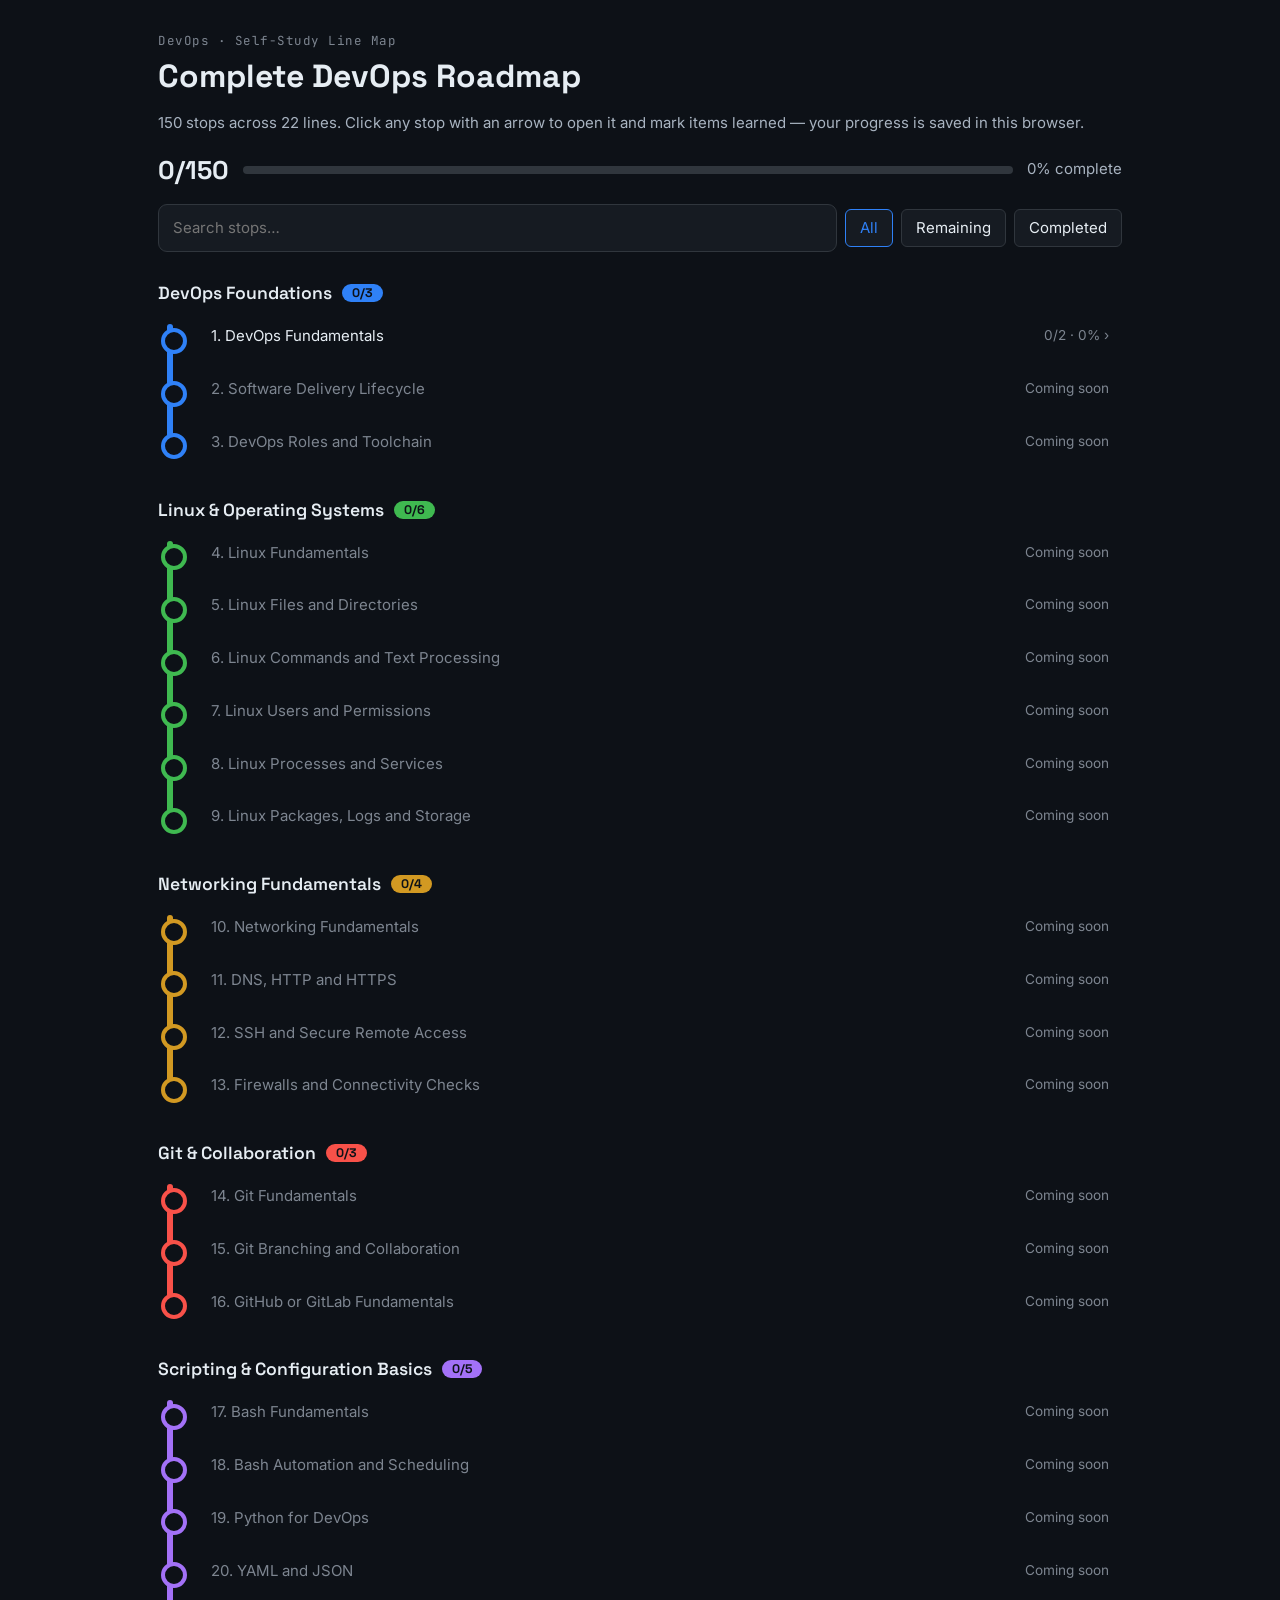
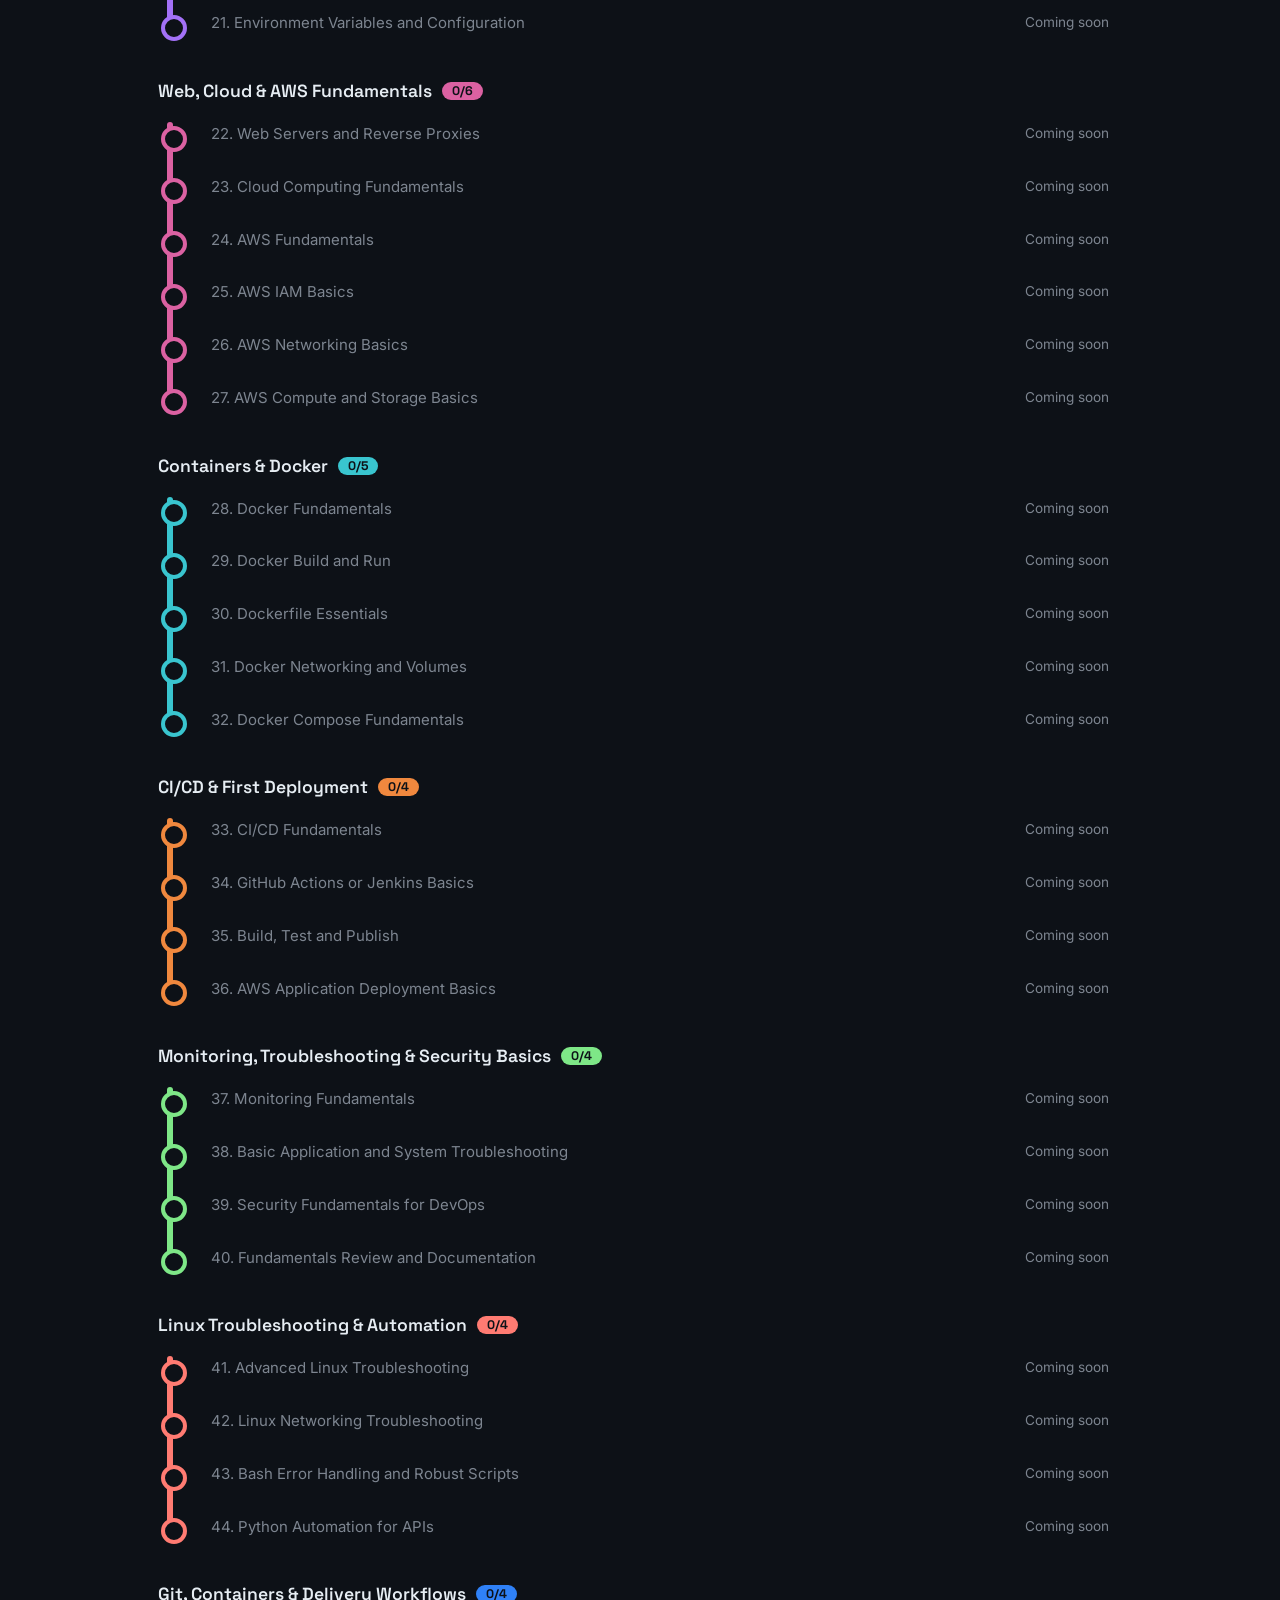
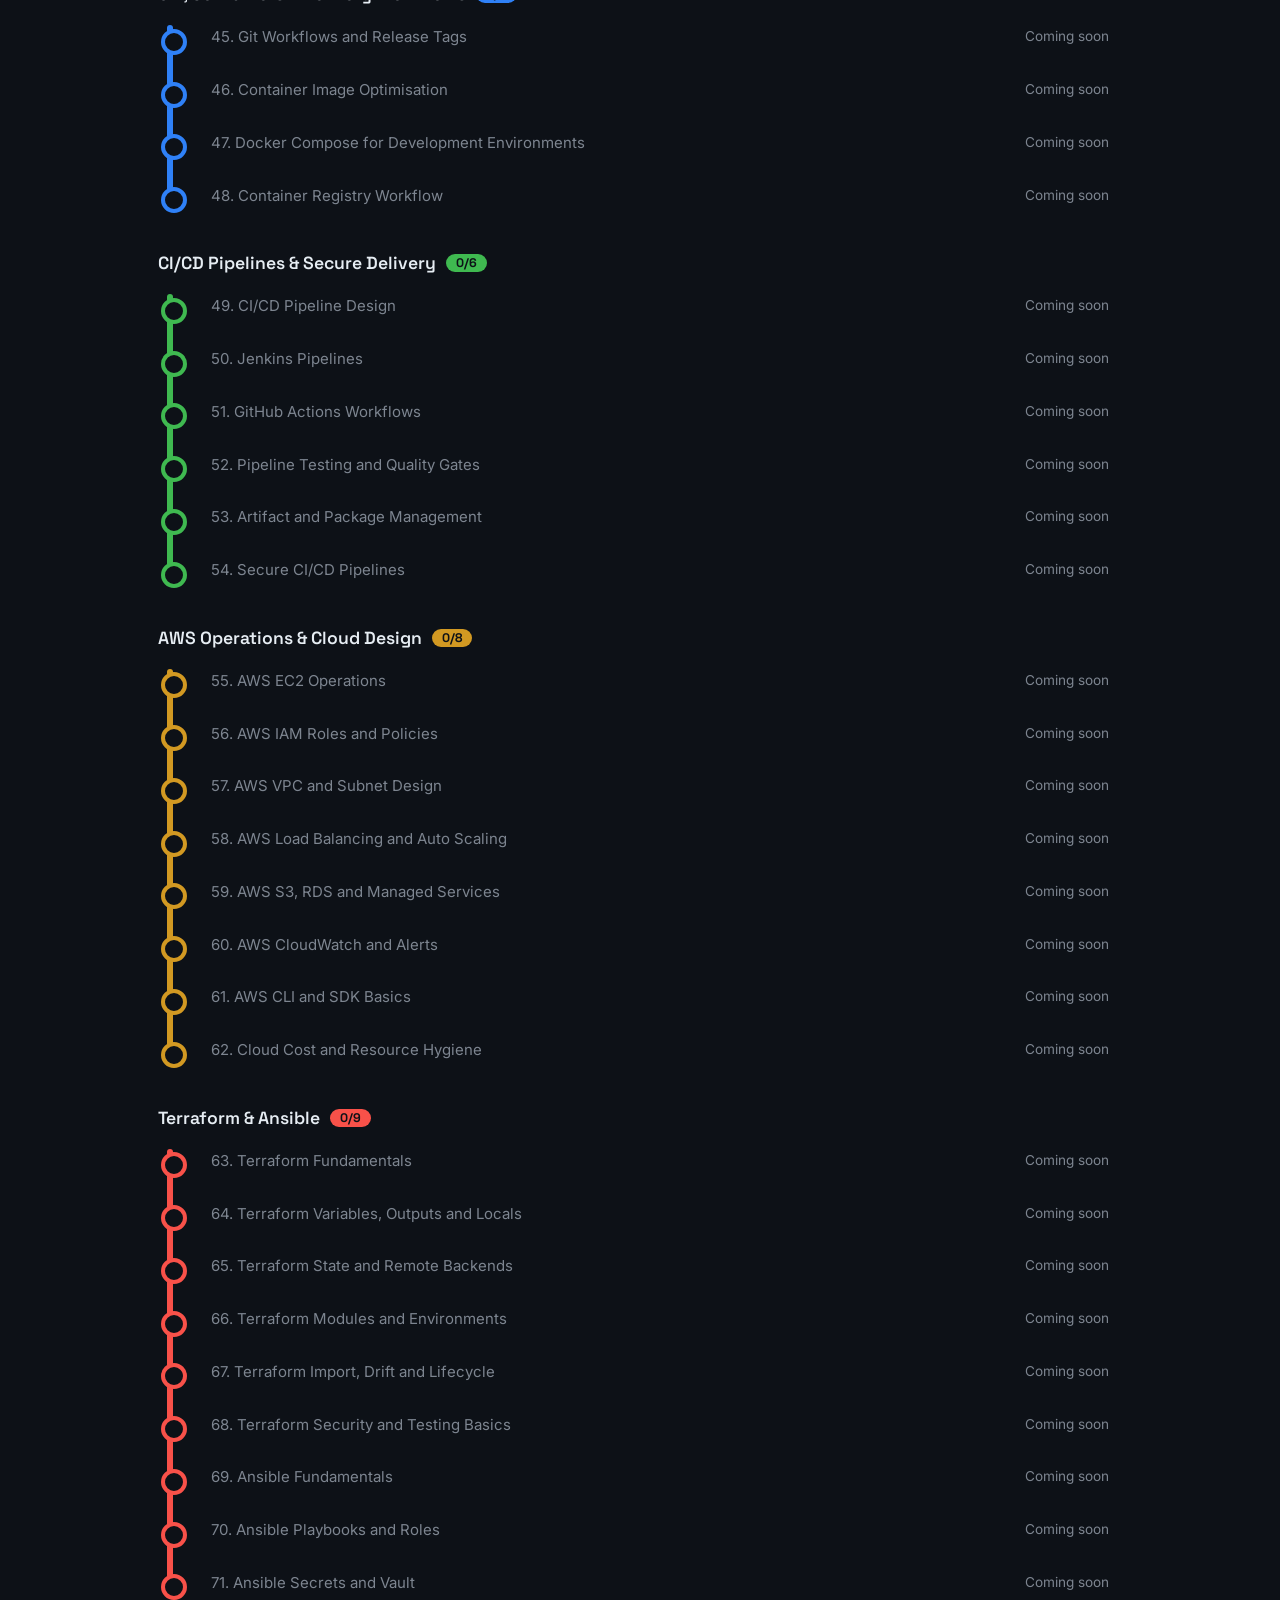
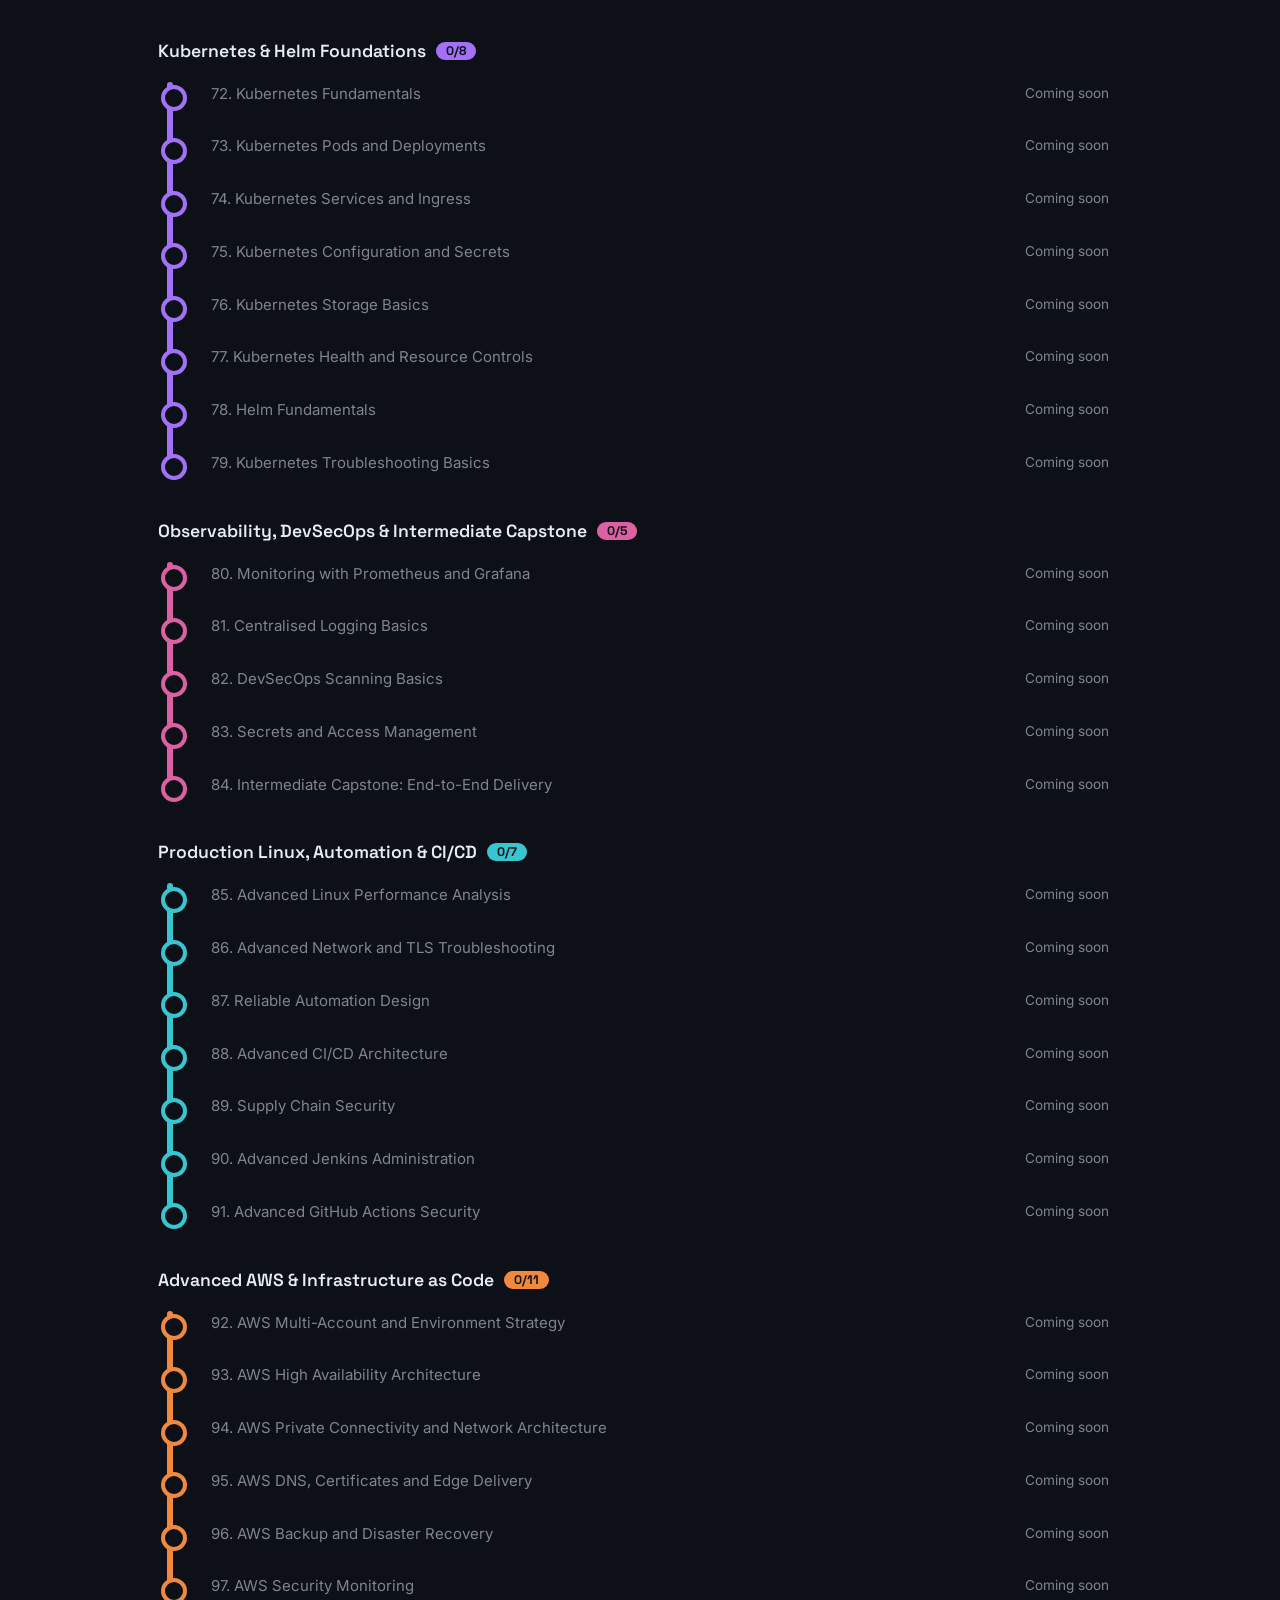
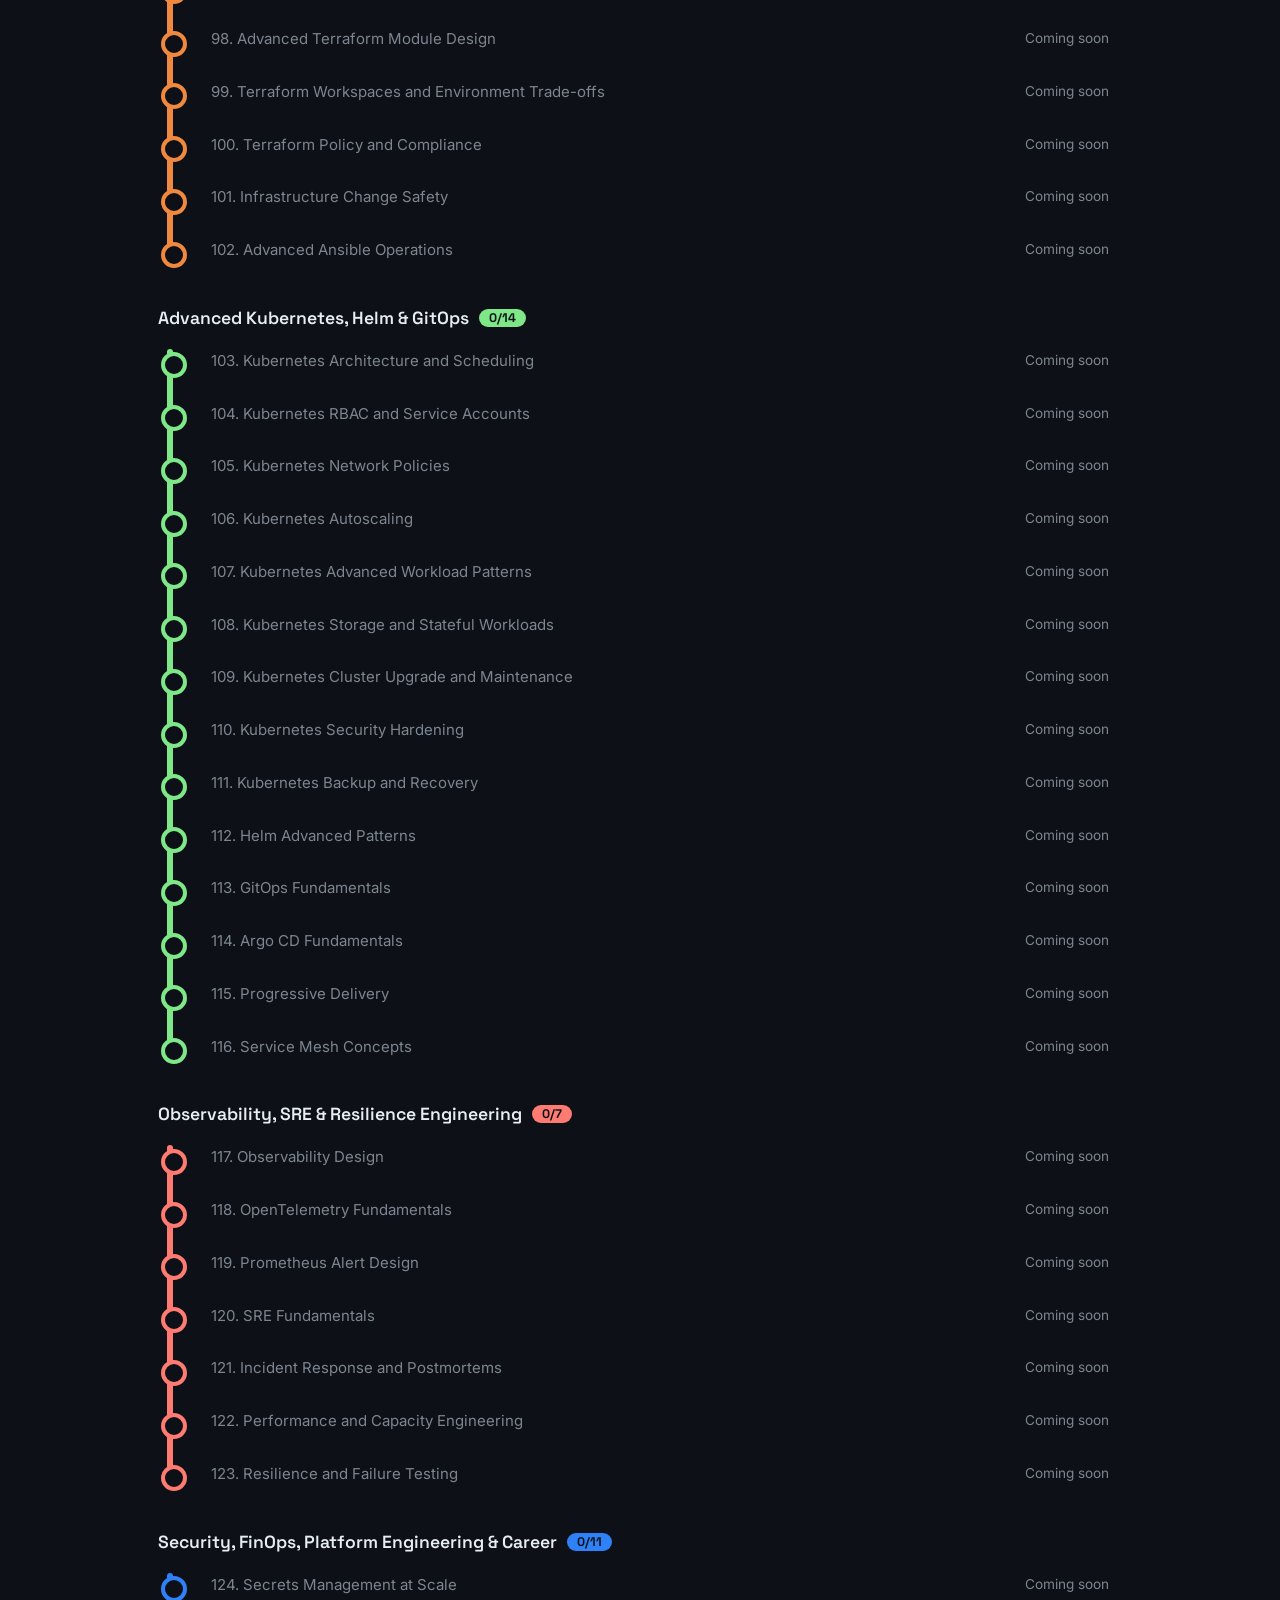
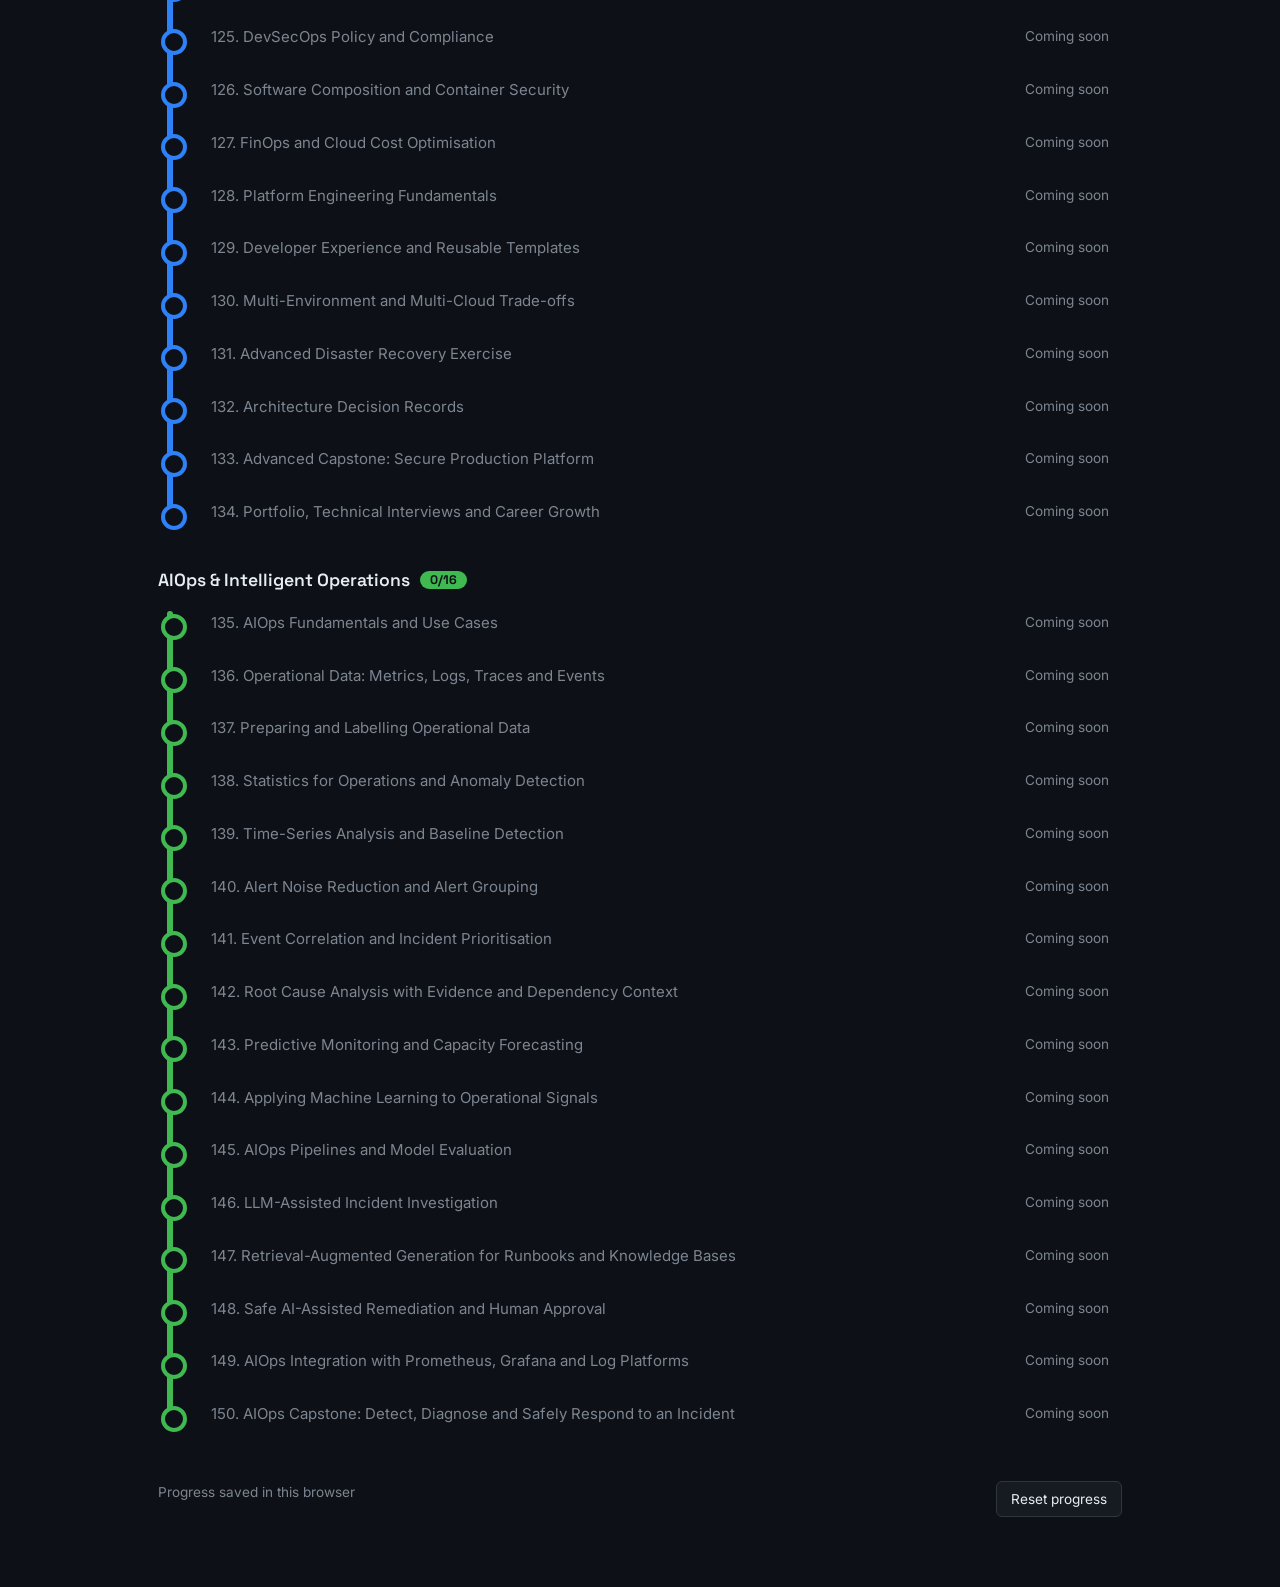
==== index.html @ d0e3f4d6 "Intial design of devops" ====
<!DOCTYPE html>
<html lang="en"><head><meta charset="utf-8"><meta name="viewport" content="width=device-width,initial-scale=1">
<title>DevOps Roadmap</title><link href="https://fonts.googleapis.com/css2?family=Space+Grotesk:wght@500;600;700&family=Inter:wght@400;500;600&family=JetBrains+Mono:wght@400;500;600&display=swap" rel="stylesheet"><link rel="stylesheet" href="assets/style.css"></head>
<body><div class="wrap">
<div class="hero">
  <small>DevOps · Self-Study Line Map</small>
  <h1>Complete DevOps Roadmap</h1>
  <p class="muted" id="intro"></p>
</div>
<div class="score"><b id="score">0/0</b><div class="bar"><i id="scorebar"></i></div><span id="scorepct" class="muted">0% complete</span></div>
<div class="tools">
  <input id="search" type="search" placeholder="Search stops…" aria-label="Search stops">
  <button data-f="all" class="on">All</button><button data-f="remaining">Remaining</button><button data-f="completed">Completed</button>
</div>
<div id="map"></div>
<div class="foot"><span>Progress saved in this browser</span><button id="reset">Reset progress</button></div>
</div>
<script src="assets/common.js"></script>
<script>
const COLORS=["#2f81f7","#3fb950","#d29922","#f85149","#a371f7","#db61a2","#39c5cf","#f0883e","#7ee787","#ff7b72"];
let road,data={},filter="all",term="";
function render(){
  let total=0,doneStops=0,html="";
  road.categories.forEach((c,ci)=>{
    const stops=c.topics.map(t=>{
      const d=data[t.id],n=d?d.items.length:0,k=d?Object.keys(deReadStore(deTopicItemsKey(t.order))).length:0;
      return {t,d,n,k,done:n>0&&k===n};
    });
    total+=stops.length;doneStops+=stops.filter(s=>s.done).length;
    const shown=stops.filter(s=>
      (filter==="all"||(filter==="completed"?s.done:!s.done))&&s.t.title.toLowerCase().includes(term));
    if(!shown.length)return;
    html+=`<section class="line" style="--c:${COLORS[ci%COLORS.length]}"><h2>${esc(c.name)}<span class="badge">${stops.filter(s=>s.done).length}/${stops.length}</span></h2><ul class="stops">`+
      shown.map(s=>{
        const inner=`<span>${s.t.order}. ${esc(s.t.title)}</span><span class="meta">${s.d?`${s.k}/${s.n} · ${pct(s.k,s.n)}% ›`:"Coming soon"}</span>`;
        return `<li class="stop ${s.done?"done":""} ${s.d?"":"soon"}">`+(s.d?`<a class="row2" href="${s.t.page}">${inner}</a>`:`<div class="row2">${inner}</div>`)+`</li>`;
      }).join("")+`</ul></section>`;
  });
  document.getElementById("map").innerHTML=html||`<p class="empty">No stops match that search.</p>`;
  document.getElementById("score").textContent=`${doneStops}/${total}`;
  document.getElementById("scorebar").style.width=pct(doneStops,total)+"%";
  document.getElementById("scorepct").textContent=pct(doneStops,total)+"% complete";
  document.getElementById("intro").textContent=`${total} stops across ${road.categories.length} lines. Click any stop with an arrow to open it and mark items learned — your progress is saved in this browser.`;
}
(async()=>{
  road=await getJSON("assets/roadmap.json");
  await Promise.all(road.categories.flatMap(c=>c.topics).map(t=>getJSON(t.content).then(d=>data[t.id]=d).catch(()=>{})));
  render();
  document.getElementById("search").oninput=e=>{term=e.target.value.trim().toLowerCase();render()};
  document.querySelectorAll("[data-f]").forEach(b=>b.onclick=()=>{
    filter=b.dataset.f;
    document.querySelectorAll("[data-f]").forEach(x=>x.classList.toggle("on",x===b));render();});
  document.getElementById("reset").onclick=()=>{if(confirm("Reset all progress?")){try{Object.keys(localStorage).filter(k=>k.startsWith("devops_")).forEach(k=>localStorage.removeItem(k))}catch(e){}render()}};
})().catch(()=>document.getElementById("map").innerHTML=`<p class="empty">Could not load assets/roadmap.json. Open this through a web server or GitHub Pages, not by double-clicking the file.</p>`);
</script></body></html>
---- assets/style.css ----
:root{--bg:#0d1117;--surface:#161b22;--surface-2:#1c2330;--border:#30363d;--text:#e6edf3;--text-dim:#a8b3c0;--text-faint:#7d8590;--accent:#2f81f7;--ok:#3fb950;--ring-color:#2f81f7;--mono:'JetBrains Mono',ui-monospace,Consolas,monospace;--head:'Space Grotesk',system-ui,sans-serif}
*{box-sizing:border-box}
body{margin:0;background:var(--bg);color:var(--text);font:15px/1.65 Inter,system-ui,-apple-system,"Segoe UI",sans-serif}
a{color:var(--accent);text-decoration:none}
a:focus-visible,button:focus-visible,input:focus-visible{outline:2px solid var(--accent);outline-offset:2px}
.wrap{max-width:1000px;margin:0 auto;padding:28px 18px 70px}.wrap.narrow{max-width:820px}
.back{font:600 12px var(--mono);letter-spacing:.06em;color:var(--text-faint)}.back:hover{color:var(--text)}
.crumb{font:12px var(--mono);color:var(--text-faint);margin:14px 0 6px}.crumb b{color:var(--text-dim)}
h1{font:700 2rem var(--head);margin:.1em 0 .25em}
h3{font:600 1.1rem var(--head);margin:1.8em 0 .5em}
.sub{color:var(--text-dim);max-width:560px;margin:0}.muted{color:var(--text-dim)}
.ring-wrap{display:flex;align-items:center;gap:12px}.ring{transform:rotate(-90deg)}
.ring-track{fill:none;stroke:var(--border);stroke-width:5}
.ring-fill{fill:none;stroke:var(--ring-color);stroke-width:5;stroke-linecap:round;transition:stroke-dashoffset .4s}
.ring-num{font:700 20px var(--head)}.ring-label{font:10px var(--mono);letter-spacing:.1em;color:var(--text-faint)}
.search,.tools input{width:100%;font:inherit;padding:11px 14px;border-radius:9px;border:1px solid var(--border);background:var(--surface);color:var(--text)}
.note{display:flex;gap:10px;padding:11px 14px;border-radius:9px;border:1px solid var(--border);background:var(--surface-2);margin-top:12px;font-size:14px}
.note-info{border-left:3px solid var(--accent)}.note-practice{border-left:3px solid #e3b341}.note-warning{border-left:3px solid #f85149}
.cmdbox{margin-top:14px;margin-bottom:18px;border:1px solid var(--border);border-radius:10px;overflow:hidden}
.cmdbox-head{display:flex;justify-content:space-between;align-items:center;padding:7px 12px;background:var(--surface-2)}
.cmdbox-label{font:11px var(--mono);letter-spacing:.08em;text-transform:uppercase;color:var(--text-faint)}
.cmdbox pre{margin:0;padding:12px 14px;overflow-x:auto;font:13px var(--mono);background:#0a0e13}
.copy-btn,button,.btn{font:inherit;cursor:pointer;padding:6px 14px;border-radius:6px;border:1px solid var(--border);background:var(--surface);color:var(--text)}
.copy-btn{font-size:12px;padding:3px 10px}
button.primary{background:#238636;border-color:#2ea043;color:#fff;padding:9px 18px}
button.primary.is-done{background:var(--surface);border-color:var(--ok);color:var(--ok)}
.btn{display:inline-block;color:var(--text)}.btn[hidden]{display:none}
.footer{margin-top:40px;text-align:center}.footer-note{font:11px var(--mono);color:var(--text-faint);letter-spacing:.05em}
.item-arrow{opacity:0;margin-left:6px;transition:opacity .15s}.item:hover .item-arrow{opacity:1}
/* item page content */
.item-page h2{font:600 1.15rem var(--head);margin:2em 0 .6em;padding-bottom:.35em;border-bottom:1px solid var(--border)}
.panel{background:var(--surface);border:1px solid var(--border);border-radius:12px;padding:6px 20px 18px}
.definition-box{border-left:3px solid var(--accent);background:var(--surface-2);padding:12px 16px;border-radius:0 9px 9px 0;margin:14px 0}
.diagram,.code-block{margin:14px 0;border:1px solid var(--border);border-radius:9px;background:#0a0e13;overflow-x:auto}
.diagram pre,.code-block pre{margin:0;padding:14px 16px;font:13px/1.55 var(--mono)}
.diagram{border-style:dashed}
code{font:.9em var(--mono);background:var(--surface-2);padding:1px 5px;border-radius:4px}
pre code{background:none;padding:0}
table{border-collapse:collapse;display:block;overflow-x:auto;margin:14px 0;max-width:100%}
th,td{border:1px solid var(--border);padding:8px 12px;text-align:left;vertical-align:top}th{background:var(--surface-2)}
.practice-note{margin:16px 0 6px}
.qa{padding:12px 0;border-bottom:1px solid var(--border)}.qa:last-child{border:0}
.qa .q{font-weight:600}.qa .a{color:var(--text-dim);margin-top:4px}
.nav{display:flex;gap:10px;flex-wrap:wrap;margin-top:32px;align-items:center}
/* line map (index) */
.hero small{color:var(--text-faint);letter-spacing:.04em;font-family:var(--mono)}
.score{display:flex;align-items:center;gap:14px;margin:18px 0}.score b{font:700 1.6rem var(--head)}.score .bar{flex:1}
.bar{height:8px;background:var(--border);border-radius:4px;overflow:hidden}.bar>i{display:block;height:100%;background:var(--ok);width:0;transition:width .4s}
.tools{display:flex;gap:8px;flex-wrap:wrap;align-items:center;margin:14px 0}.tools input{flex:1;min-width:180px}.tools button.on{border-color:var(--accent);color:var(--accent)}
.line{margin:30px 0}.line h2{margin:0 0 6px;display:flex;align-items:center;gap:10px;font:600 1.1rem var(--head)}
.line .badge{background:var(--c);color:#0d1117;border-radius:12px;padding:1px 10px;font-size:.78rem;font-weight:700}
.stops{position:relative;list-style:none;margin:0;padding:0}
.stops::before{content:"";position:absolute;left:9px;top:14px;bottom:14px;width:6px;background:var(--c);border-radius:3px}
.stop{position:relative;padding:5px 0 5px 40px}
.stop::before{content:"";position:absolute;left:3px;top:50%;margin-top:-9px;width:18px;height:18px;border-radius:50%;background:var(--bg);border:4px solid var(--c)}
.stop.done::before{background:var(--c)}
.row2{display:flex;justify-content:space-between;gap:12px;padding:8px 12px;border:1px solid transparent;border-radius:8px;color:var(--text)}
a.row2:hover{background:var(--surface);border-color:var(--border)}
.stop.soon .row2{color:var(--text-faint)}.meta{color:var(--text-faint);font-size:.85rem;white-space:nowrap}
.empty{color:var(--text-faint);padding:24px 0}
.foot{display:flex;justify-content:space-between;gap:12px;flex-wrap:wrap;margin-top:40px;color:var(--text-faint);font-size:.85rem}
:root{--bg:#0d1117;--surface:#161b22;--surface-2:#1c2330;--border:#30363d;--text:#e6edf3;--text-dim:#a8b3c0;--text-faint:#7d8590;--accent:#2f81f7;--ok:#3fb950;--ring-color:#2f81f7;--mono:'JetBrains Mono',ui-monospace,Consolas,monospace;--head:'Space Grotesk',system-ui,sans-serif}
*{box-sizing:border-box}
body{margin:0;background:var(--bg);color:var(--text);font:15px/1.65 Inter,system-ui,-apple-system,"Segoe UI",sans-serif}
a{color:var(--accent);text-decoration:none}
a:focus-visible,button:focus-visible,input:focus-visible{outline:2px solid var(--accent);outline-offset:2px}
.wrap{max-width:1000px;margin:0 auto;padding:28px 18px 70px}.wrap.narrow{max-width:820px}
.back{font:600 12px var(--mono);letter-spacing:.06em;color:var(--text-faint)}.back:hover{color:var(--text)}
.crumb{font:12px var(--mono);color:var(--text-faint);margin:14px 0 6px}.crumb b{color:var(--text-dim)}
h1{font:700 2rem var(--head);margin:.1em 0 .25em}
h3{font:600 1.1rem var(--head);margin:1.8em 0 .5em}
.sub{color:var(--text-dim);max-width:560px;margin:0}.muted{color:var(--text-dim)}
.ring-wrap{display:flex;align-items:center;gap:12px}.ring{transform:rotate(-90deg)}
.ring-track{fill:none;stroke:var(--border);stroke-width:5}
.ring-fill{fill:none;stroke:var(--ring-color);stroke-width:5;stroke-linecap:round;transition:stroke-dashoffset .4s}
.ring-num{font:700 20px var(--head)}.ring-label{font:10px var(--mono);letter-spacing:.1em;color:var(--text-faint)}
.search,.tools input{width:100%;font:inherit;padding:11px 14px;border-radius:9px;border:1px solid var(--border);background:var(--surface);color:var(--text)}
.note{display:flex;gap:10px;padding:11px 14px;border-radius:9px;border:1px solid var(--border);background:var(--surface-2);margin-top:12px;font-size:14px}
.note-info{border-left:3px solid var(--accent)}.note-practice{border-left:3px solid #e3b341}.note-warning{border-left:3px solid #f85149}
.cmdbox{margin-top:14px;margin-bottom:18px;border:1px solid var(--border);border-radius:10px;overflow:hidden}
.cmdbox-head{display:flex;justify-content:space-between;align-items:center;padding:7px 12px;background:var(--surface-2)}
.cmdbox-label{font:11px var(--mono);letter-spacing:.08em;text-transform:uppercase;color:var(--text-faint)}
.cmdbox pre{margin:0;padding:12px 14px;overflow-x:auto;font:13px var(--mono);background:#0a0e13}
.copy-btn,button,.btn{font:inherit;cursor:pointer;padding:6px 14px;border-radius:6px;border:1px solid var(--border);background:var(--surface);color:var(--text)}
.copy-btn{font-size:12px;padding:3px 10px}
button.primary{background:#238636;border-color:#2ea043;color:#fff;padding:9px 18px}
button.primary.is-done{background:var(--surface);border-color:var(--ok);color:var(--ok)}
.btn{display:inline-block;color:var(--text)}.btn[hidden]{display:none}
.footer{margin-top:40px;text-align:center}.footer-note{font:11px var(--mono);color:var(--text-faint);letter-spacing:.05em}
.item-arrow{opacity:0;margin-left:6px;transition:opacity .15s}.item:hover .item-arrow{opacity:1}
/* item page content */
.item-page h2{font:600 1.15rem var(--head);margin:2em 0 .6em;padding-bottom:.35em;border-bottom:1px solid var(--border)}
.panel{background:var(--surface);border:1px solid var(--border);border-radius:12px;padding:6px 20px 18px}
.definition-box{border-left:3px solid var(--accent);background:var(--surface-2);padding:12px 16px;border-radius:0 9px 9px 0;margin:14px 0}
.diagram,.code-block{margin:14px 0;border:1px solid var(--border);border-radius:9px;background:#0a0e13;overflow-x:auto}
.diagram pre,.code-block pre{margin:0;padding:14px 16px;font:13px/1.55 var(--mono)}
.diagram{border-style:dashed}
code{font:.9em var(--mono);background:var(--surface-2);padding:1px 5px;border-radius:4px}
pre code{background:none;padding:0}
table{border-collapse:collapse;display:block;overflow-x:auto;margin:14px 0;max-width:100%}
th,td{border:1px solid var(--border);padding:8px 12px;text-align:left;vertical-align:top}th{background:var(--surface-2)}
.practice-note{margin:16px 0 6px}
.qa{padding:12px 0;border-bottom:1px solid var(--border)}.qa:last-child{border:0}
.qa .q{font-weight:600}.qa .a{color:var(--text-dim);margin-top:4px}
.nav{display:flex;gap:10px;flex-wrap:wrap;margin-top:32px;align-items:center}
/* line map (index) */
.hero small{color:var(--text-faint);letter-spacing:.04em;font-family:var(--mono)}
.score{display:flex;align-items:center;gap:14px;margin:18px 0}.score b{font:700 1.6rem var(--head)}.score .bar{flex:1}
.bar{height:8px;background:var(--border);border-radius:4px;overflow:hidden}.bar>i{display:block;height:100%;background:var(--ok);width:0;transition:width .4s}
.tools{display:flex;gap:8px;flex-wrap:wrap;align-items:center;margin:14px 0}.tools input{flex:1;min-width:180px}.tools button.on{border-color:var(--accent);color:var(--accent)}
.line{margin:30px 0}.line h2{margin:0 0 6px;display:flex;align-items:center;gap:10px;font:600 1.1rem var(--head)}
.line .badge{background:var(--c);color:#0d1117;border-radius:12px;padding:1px 10px;font-size:.78rem;font-weight:700}
.stops{position:relative;list-style:none;margin:0;padding:0}
.stops::before{content:"";position:absolute;left:9px;top:14px;bottom:14px;width:6px;background:var(--c);border-radius:3px}
.stop{position:relative;padding:5px 0 5px 40px}
.stop::before{content:"";position:absolute;left:3px;top:50%;margin-top:-9px;width:18px;height:18px;border-radius:50%;background:var(--bg);border:4px solid var(--c)}
.stop.done::before{background:var(--c)}
.row2{display:flex;justify-content:space-between;gap:12px;padding:8px 12px;border:1px solid transparent;border-radius:8px;color:var(--text)}
a.row2:hover{background:var(--surface);border-color:var(--border)}
.stop.soon .row2{color:var(--text-faint)}.meta{color:var(--text-faint);font-size:.85rem;white-space:nowrap}
.empty{color:var(--text-faint);padding:24px 0}
.foot{display:flex;justify-content:space-between;gap:12px;flex-wrap:wrap;margin-top:40px;color:var(--text-faint);font-size:.85rem}

/* item page extras */
.explanation ul,.explanation ol,.definition-box ol{margin:8px 0 14px;padding-left:22px}
.explanation li,.definition-box li{margin:5px 0}
.practice-note{font:600 12px var(--mono);letter-spacing:.06em;text-transform:uppercase;color:#7ee787;margin:26px 0 10px}
#practiceList>.practice-note:first-child{margin-top:0}
#practiceList .definition-box{margin:0 0 10px}
#practiceList .practice-list{margin-bottom:6px}
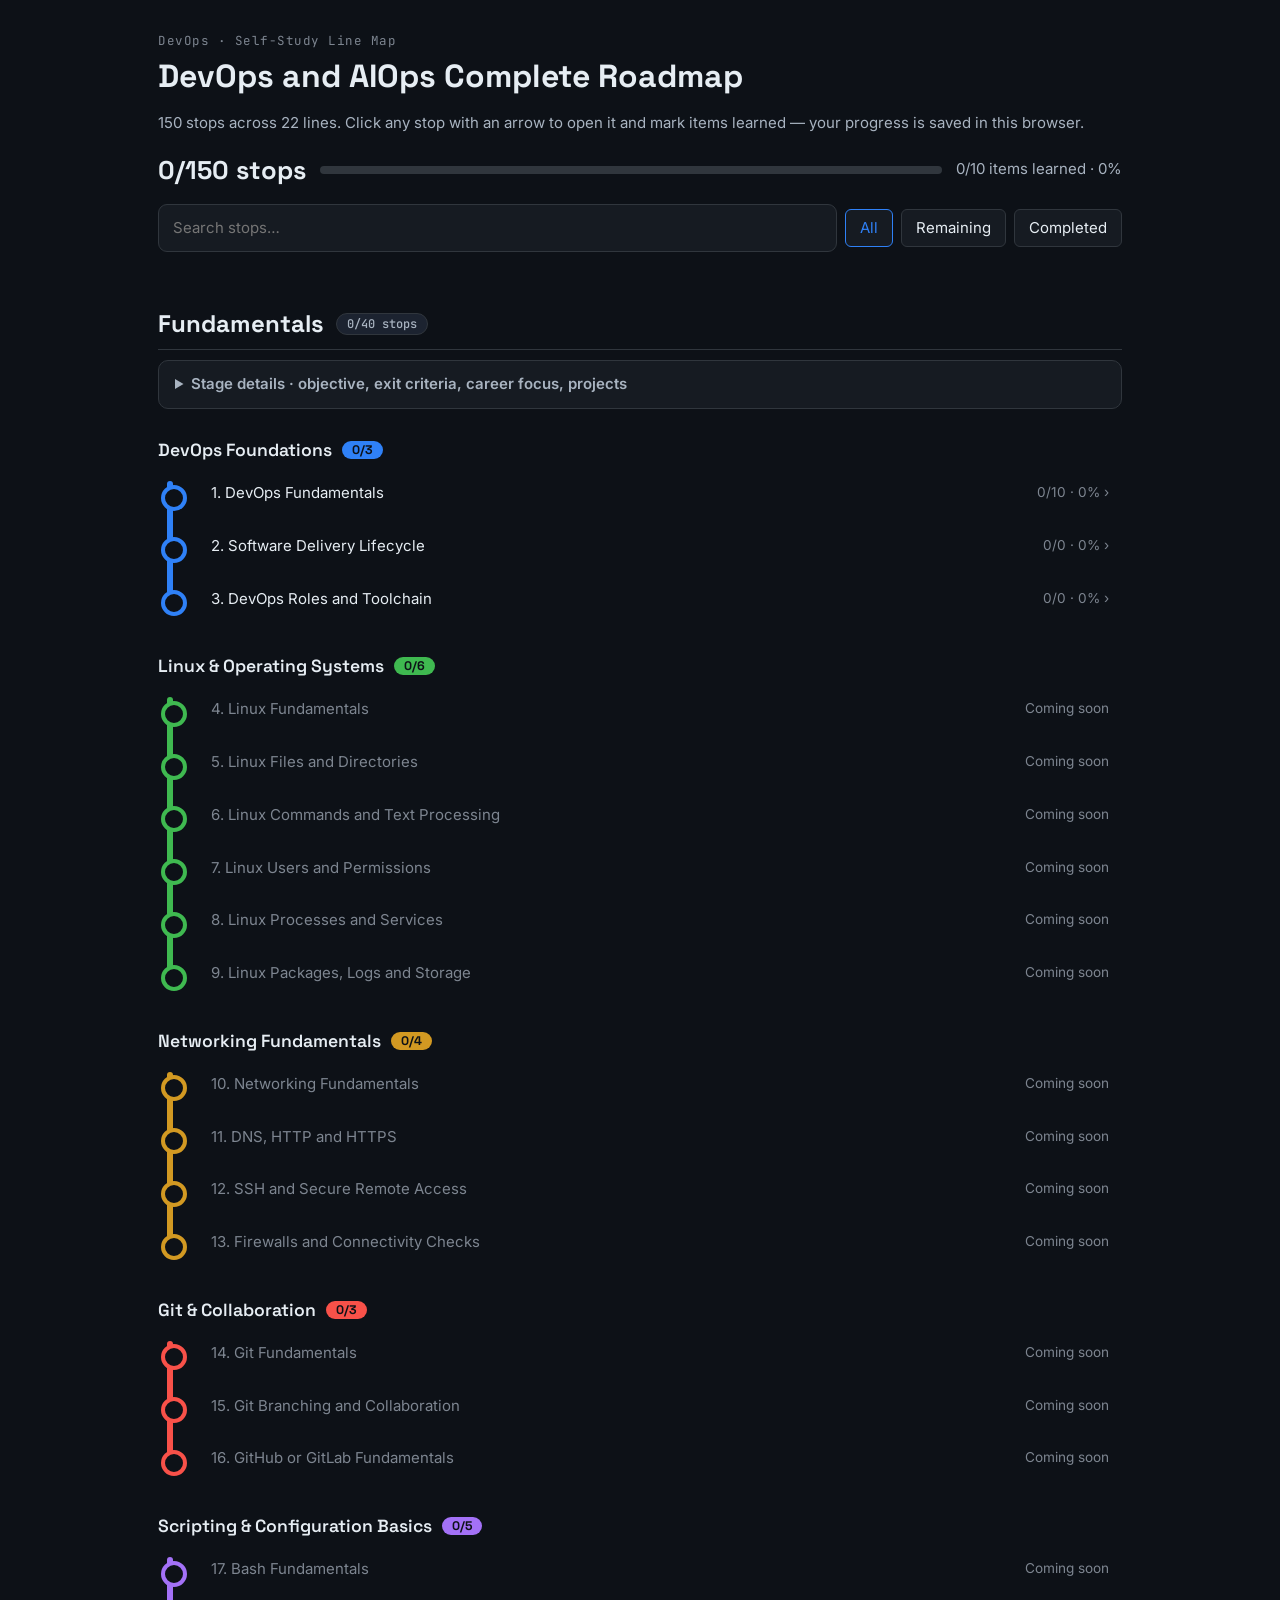
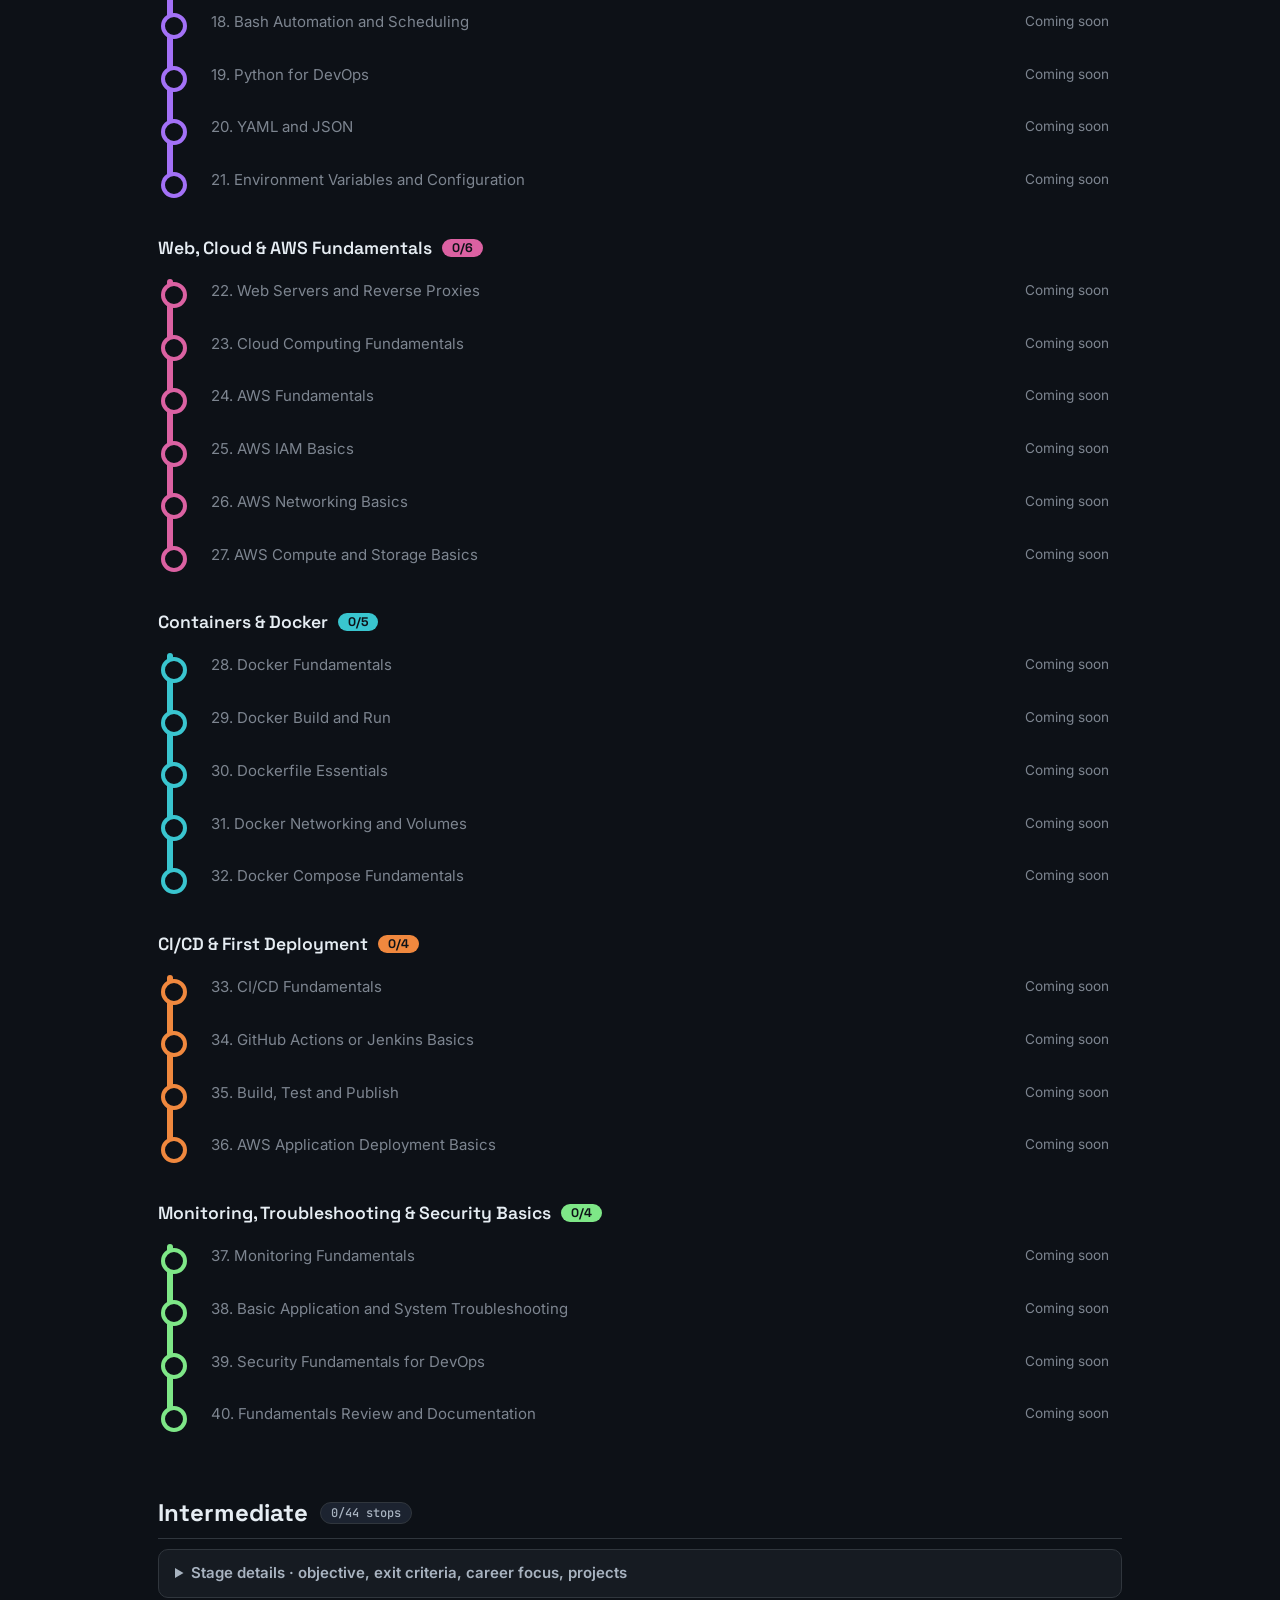
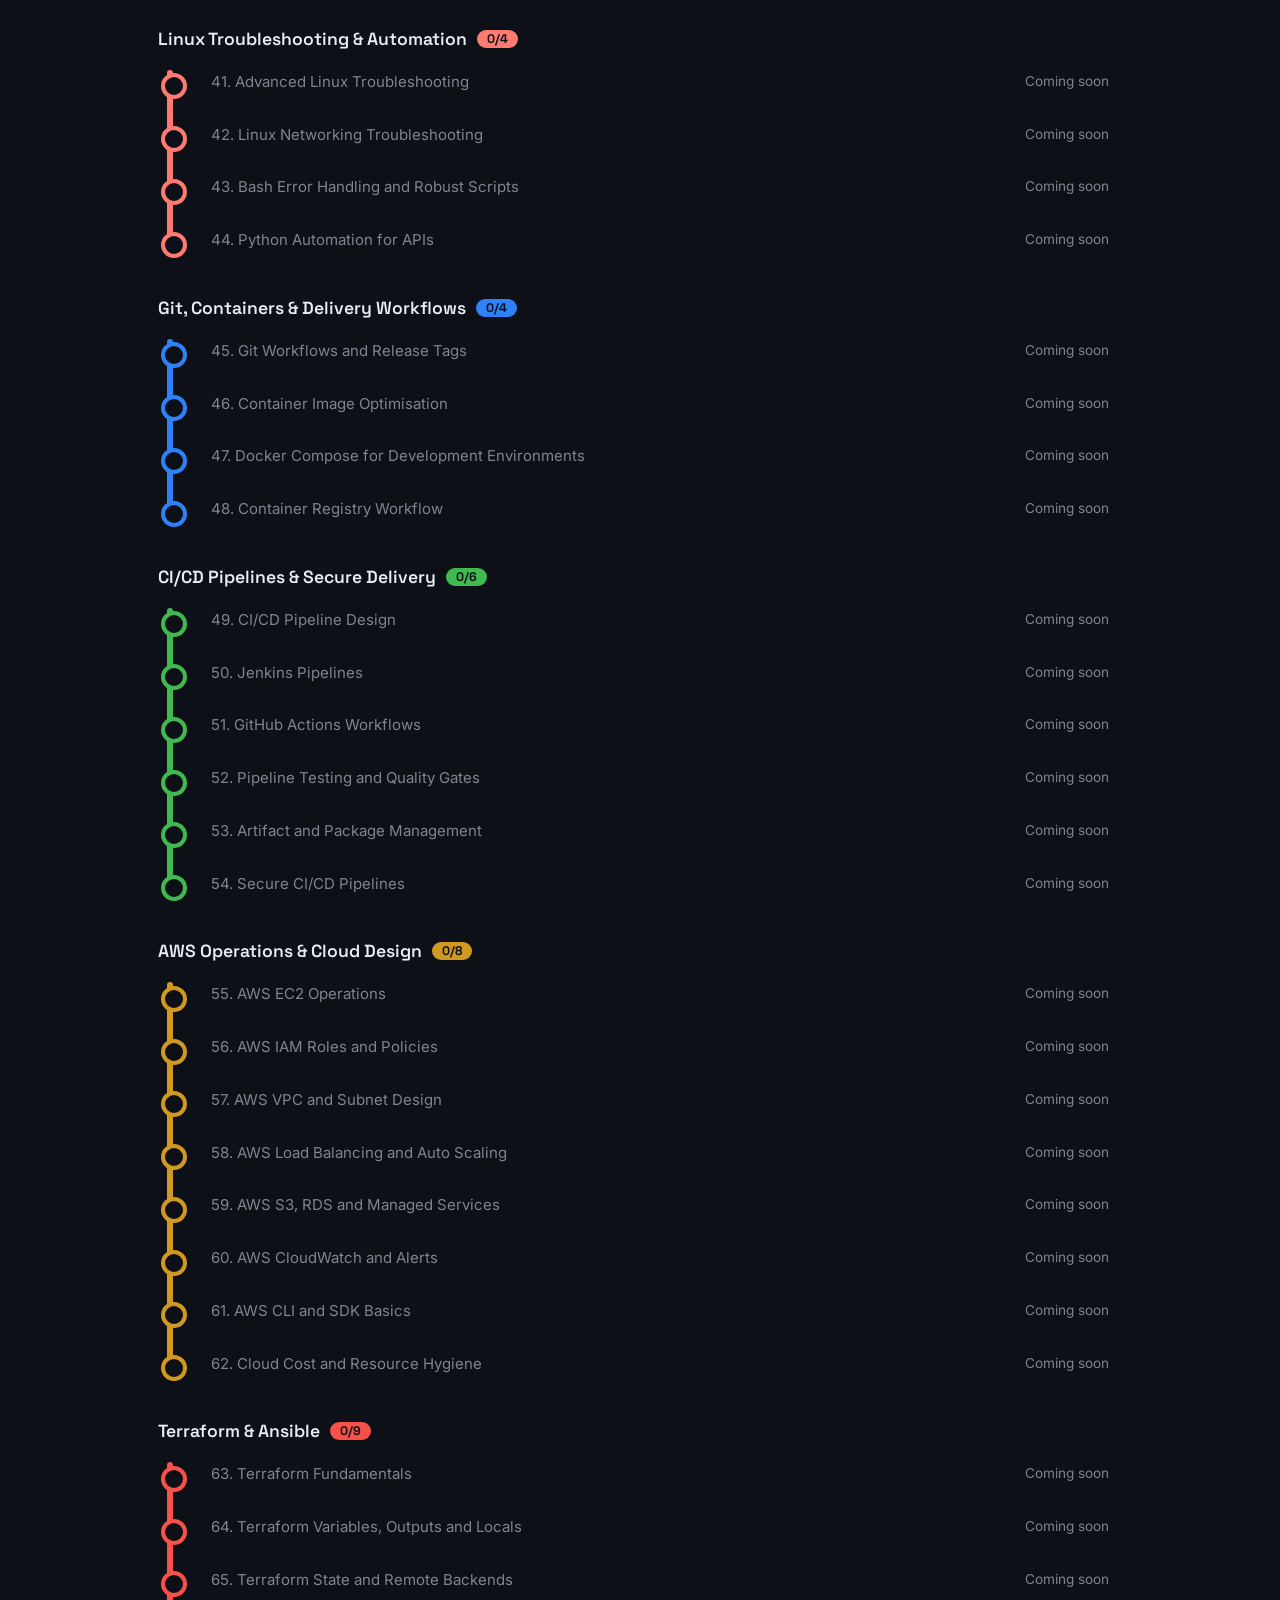
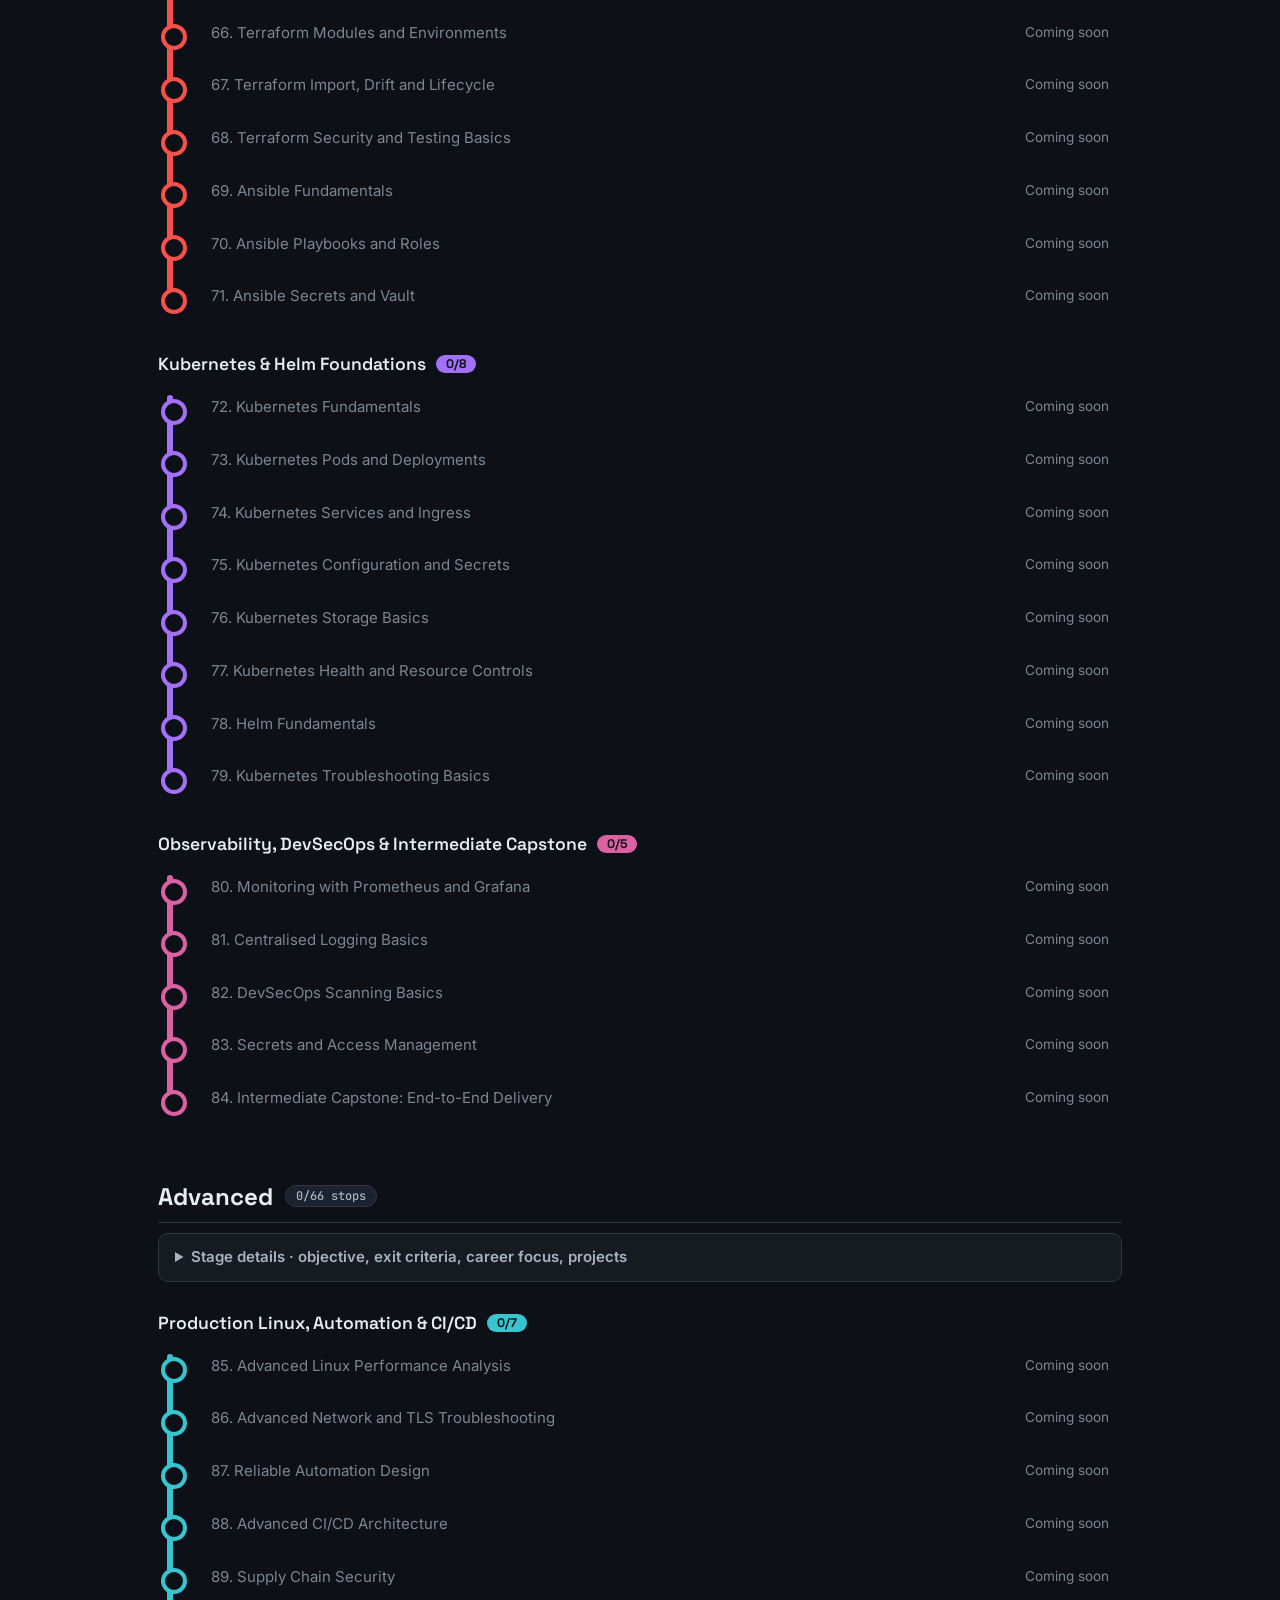
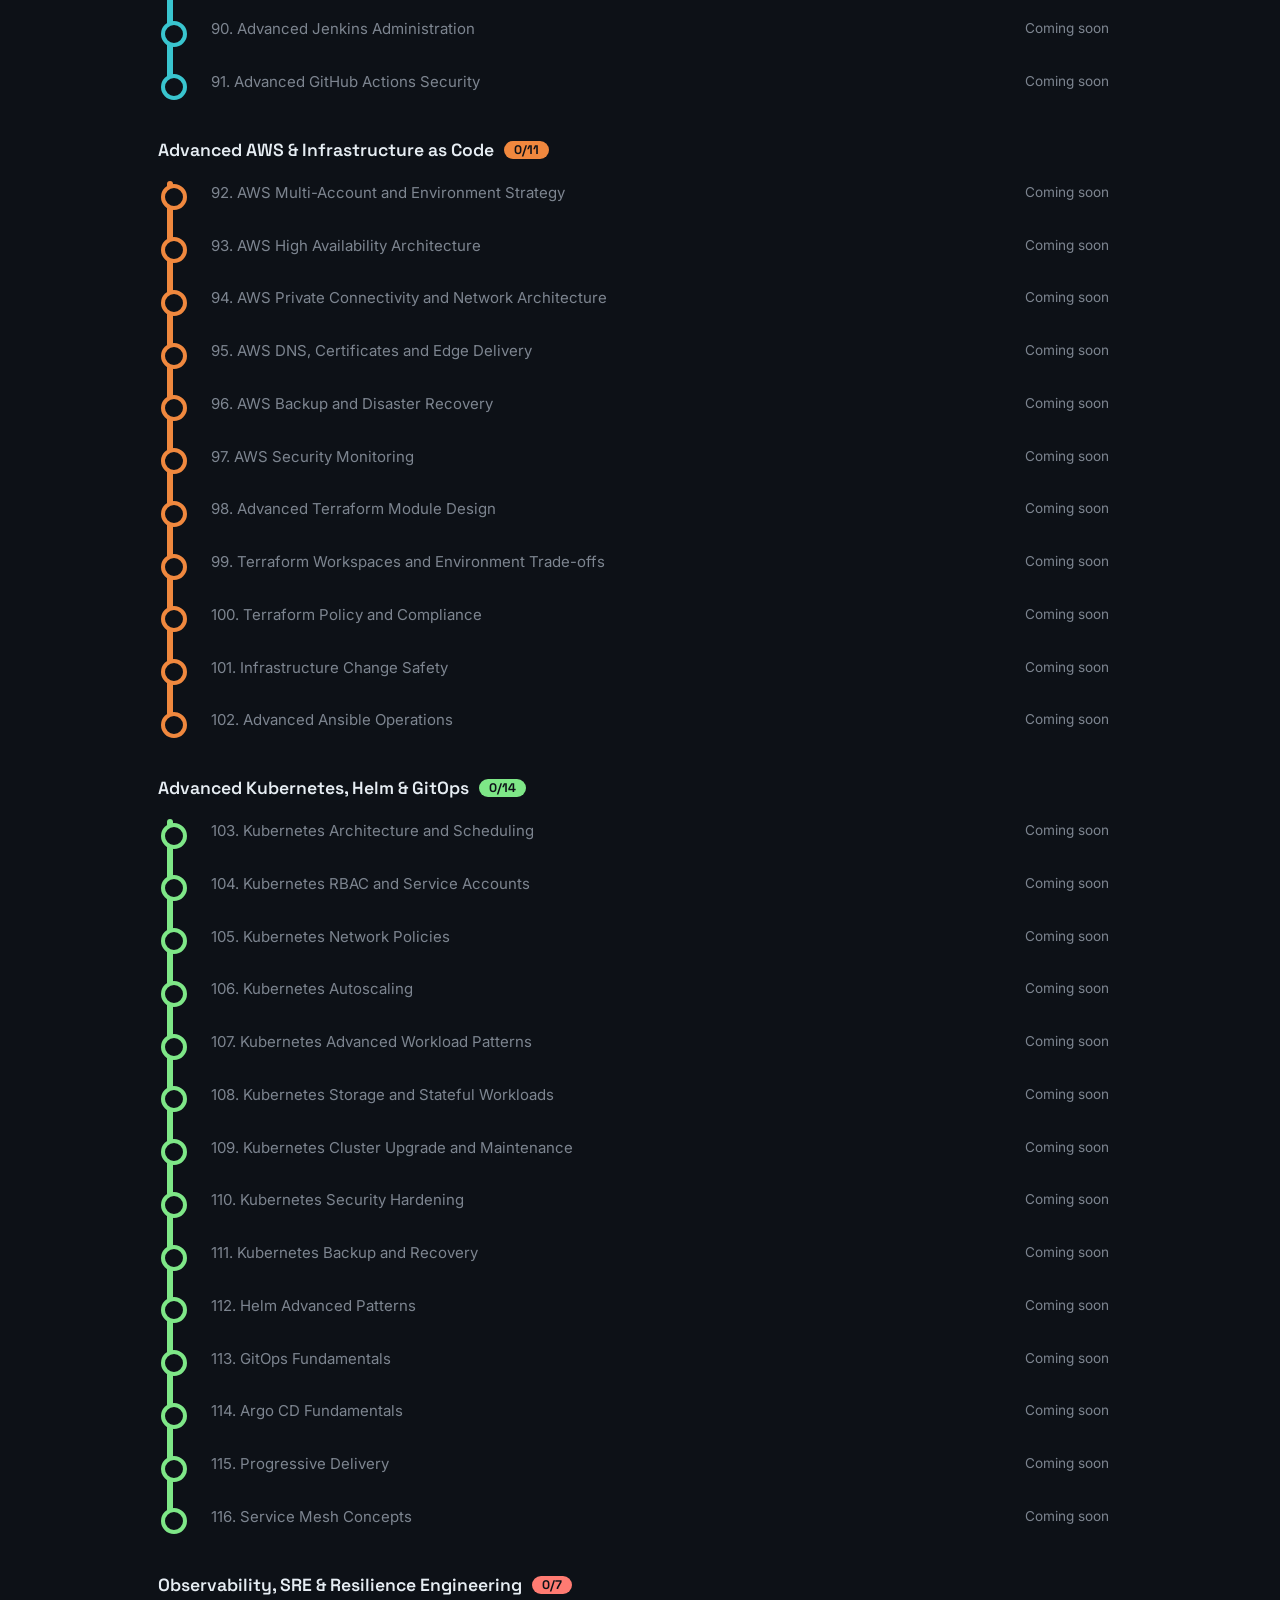
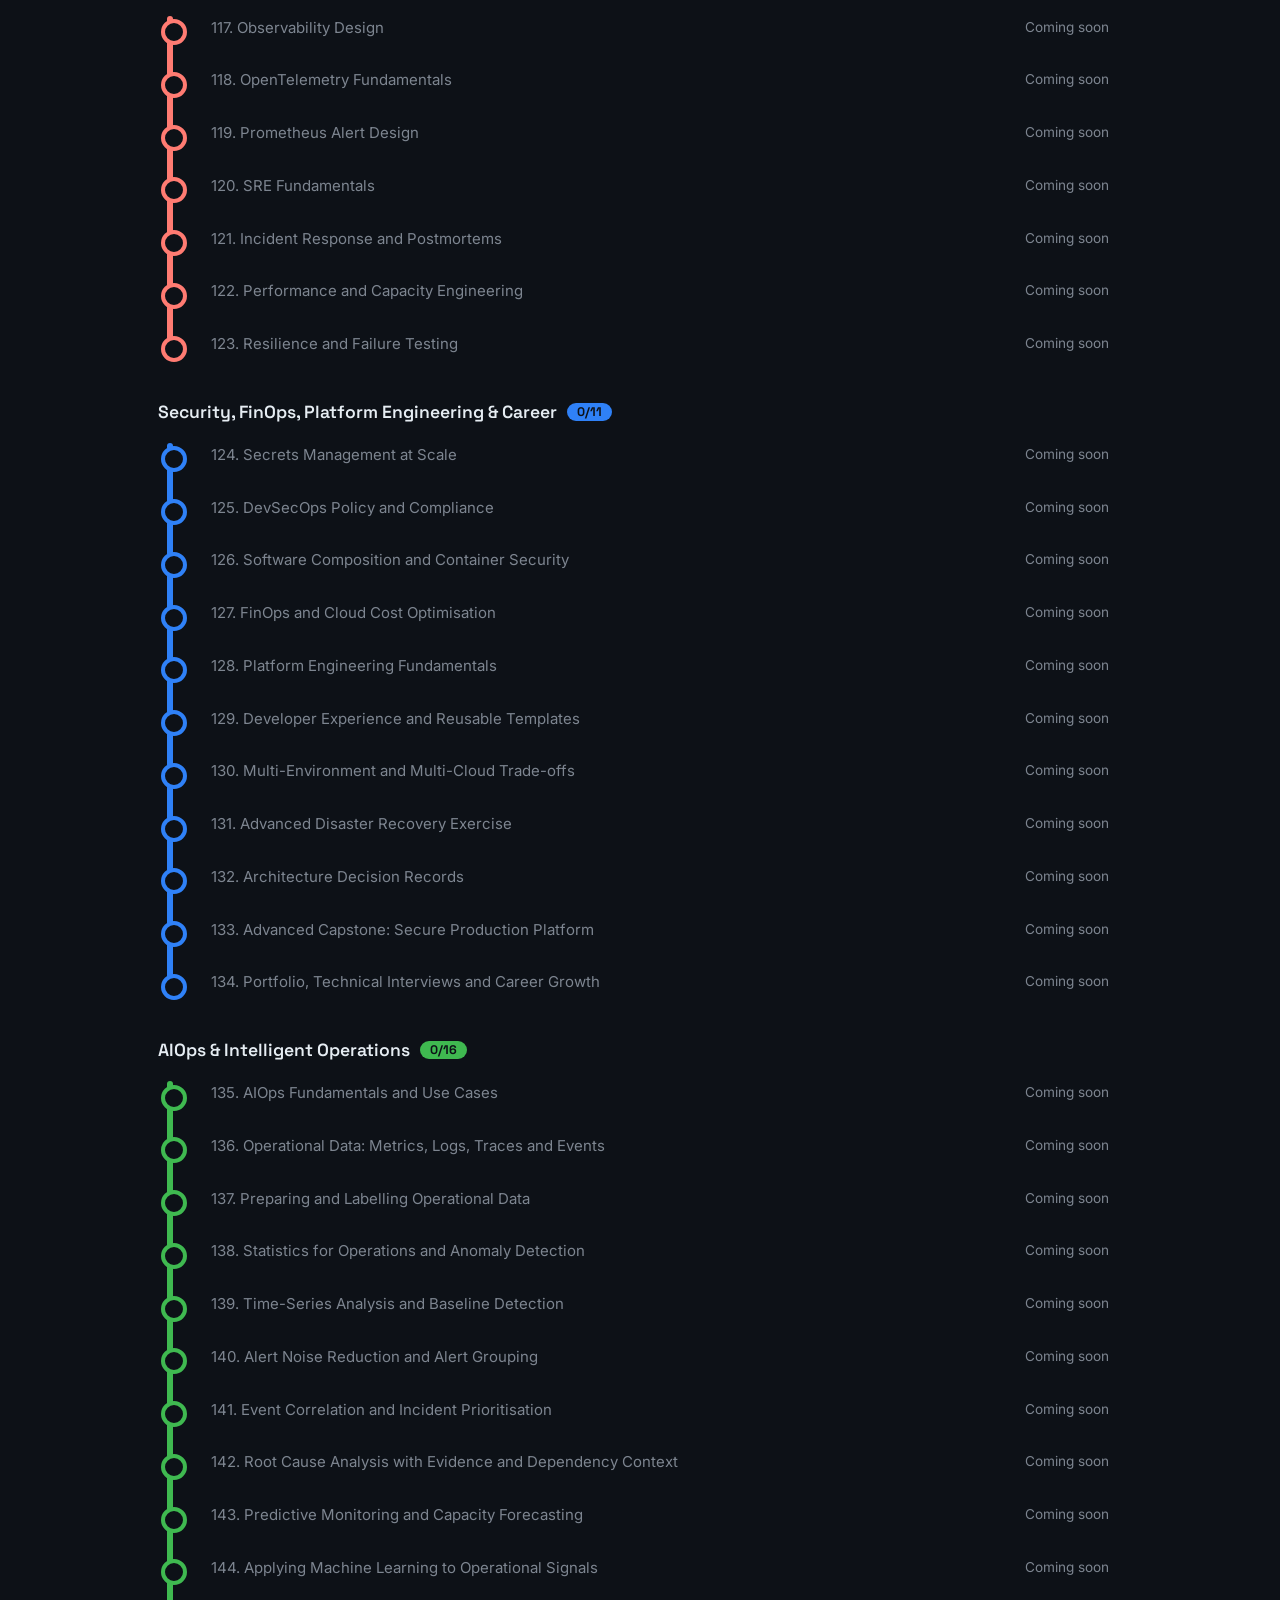
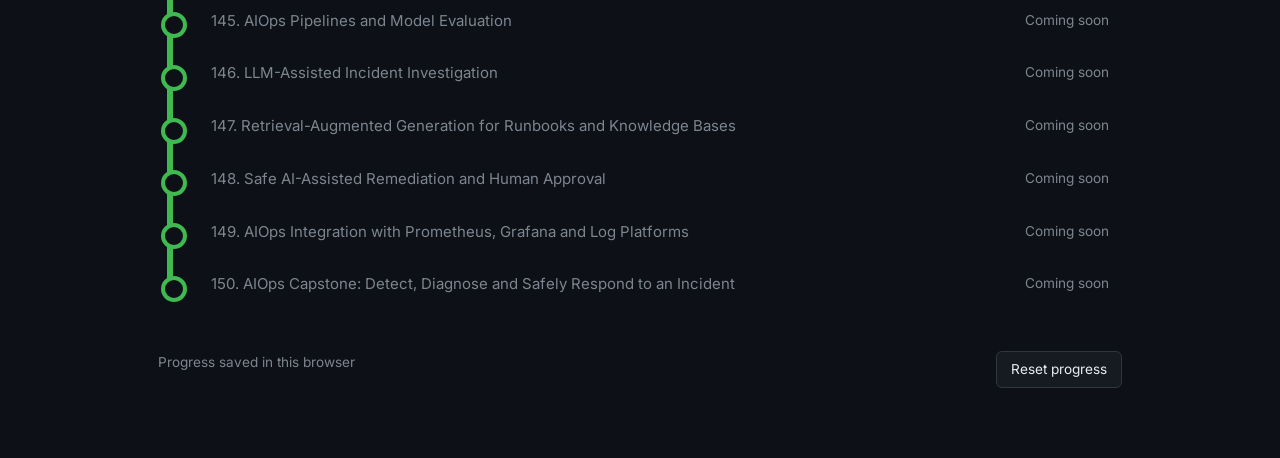
==== commit aaba582c: "Added SDLC, devops roles and Devops fun notes upto 10" ====
--- a/index.html
+++ b/index.html
@@ -1,13 +1,26 @@
 <!DOCTYPE html>
 <html lang="en"><head><meta charset="utf-8"><meta name="viewport" content="width=device-width,initial-scale=1">
-<title>DevOps Roadmap</title><link href="https://fonts.googleapis.com/css2?family=Space+Grotesk:wght@500;600;700&family=Inter:wght@400;500;600&family=JetBrains+Mono:wght@400;500;600&display=swap" rel="stylesheet"><link rel="stylesheet" href="assets/style.css"></head>
+<title>DevOps and AIOps Roadmap</title>
+<link href="https://fonts.googleapis.com/css2?family=Space+Grotesk:wght@500;600;700&family=Inter:wght@400;500;600&family=JetBrains+Mono:wght@400;500;600&display=swap" rel="stylesheet">
+<link rel="stylesheet" href="assets/style.css">
+<style>
+  .stage{display:flex;align-items:center;gap:12px;flex-wrap:wrap;margin:56px 0 10px;padding-bottom:10px;border-bottom:1px solid var(--border);font:700 1.5rem var(--head)}
+  .stage .badge{font:500 12px var(--mono);color:var(--text-dim);background:var(--surface-2);border:1px solid var(--border);border-radius:20px;padding:2px 10px}
+  .info{margin:10px 0 0;border:1px solid var(--border);border-radius:10px;background:var(--surface)}
+  .info summary{cursor:pointer;padding:11px 16px;font-weight:600;color:var(--text-dim)}
+  .info .in{padding:2px 18px 16px}
+  .info h4{font:600 12px var(--mono);letter-spacing:.08em;text-transform:uppercase;color:var(--text-faint);margin:18px 0 6px}
+  .info ul{margin:0;padding-left:20px}.info li{margin:4px 0}
+  .info .proj{border:1px solid var(--border);border-radius:8px;padding:10px 14px;margin:8px 0;background:var(--surface-2)}
+  .info .proj b{display:block;margin-bottom:4px}
+</style></head>
 <body><div class="wrap">
 <div class="hero">
   <small>DevOps · Self-Study Line Map</small>
-  <h1>Complete DevOps Roadmap</h1>
+  <h1 id="title">Complete DevOps Roadmap</h1>
   <p class="muted" id="intro"></p>
 </div>
-<div class="score"><b id="score">0/0</b><div class="bar"><i id="scorebar"></i></div><span id="scorepct" class="muted">0% complete</span></div>
+<div class="score"><b id="score">0/0</b><div class="bar"><i id="scorebar"></i></div><span id="scorepct" class="muted"></span></div>
 <div class="tools">
   <input id="search" type="search" placeholder="Search stops…" aria-label="Search stops">
   <button data-f="all" class="on">All</button><button data-f="remaining">Remaining</button><button data-f="completed">Completed</button>
@@ -18,38 +31,77 @@
 <script src="assets/common.js"></script>
 <script>
 const COLORS=["#2f81f7","#3fb950","#d29922","#f85149","#a371f7","#db61a2","#39c5cf","#f0883e","#7ee787","#ff7b72"];
-let road,data={},filter="all",term="";
+let road,data={},broken={},filter="all",term="";
+
+// per-topic progress, read fresh from localStorage every time we render
+const stat=t=>{
+  const d=data[t.id]; if(!d) return {d:null,n:0,k:0,done:false};
+  const store=deReadStore(deTopicItemsKey(t.order));
+  const n=Math.max((d.meta&&d.meta.total)||0,d.items.length),k=d.items.filter(i=>store[i.n]).length;
+  return {d,n,k,done:n>0&&k===n};
+};
+const ul=a=>`<ul>${a.map(x=>`<li>${esc(x)}</li>`).join("")}</ul>`;
+function stageDetails(cats){
+  const c=cats.find(x=>x.objective||x.exitCriteria||x.careerFocus||x.projects);
+  if(!c) return "";
+  let h=`<details class="info"><summary>Stage details · objective, exit criteria, career focus, projects</summary><div class="in">`;
+  if(c.objective) h+=`<h4>Objective</h4><p>${esc(c.objective)}</p>`;
+  if(c.exitCriteria) h+=`<h4>Exit criteria</h4>${ul(c.exitCriteria)}`;
+  if(c.careerFocus){
+    const f=c.careerFocus;
+    h+=`<h4>Career focus</h4>`+(f.roles?ul(f.roles):"")+(f.reality?`<p class="muted">${esc(f.reality)}</p>`:"")+(f.aiops?`<p>${esc(f.aiops)}</p>`:"");
+  }
+  if(c.projects) h+=`<h4>Projects</h4>`+c.projects.map(p=>
+    `<div class="proj"><b>${esc(p.title||p.name||"Project")}</b>`+
+    (p.description?`<p>${esc(p.description)}</p>`:"")+
+    (p.tasks?`<div class="muted">Tasks</div>${ul(p.tasks)}`:"")+
+    (p.deliverables?`<div class="muted">Deliverables</div>${ul(p.deliverables)}`:"")+`</div>`).join("");
+  return h+`</div></details>`;
+}
 function render(){
-  let total=0,doneStops=0,html="";
-  road.categories.forEach((c,ci)=>{
-    const stops=c.topics.map(t=>{
-      const d=data[t.id],n=d?d.items.length:0,k=d?Object.keys(deReadStore(deTopicItemsKey(t.order))).length:0;
-      return {t,d,n,k,done:n>0&&k===n};
+  let totalStops=0,doneStops=0,totalItems=0,doneItems=0,html="";
+  const colorOf=new Map(road.categories.map((c,i)=>[c,COLORS[i%COLORS.length]]));
+  [...new Set(road.categories.map(c=>c.stage||""))].forEach(st=>{
+    const cats=road.categories.filter(c=>(c.stage||"")===st);
+    let body="",stStops=0,stDone=0;
+    cats.forEach(c=>{
+      const stops=c.topics.map(t=>({t,...stat(t)}));
+      stops.forEach(s=>{totalStops++;stStops++;totalItems+=s.n;doneItems+=s.k;if(s.done){doneStops++;stDone++}});
+      const shown=stops.filter(s=>(filter==="all"||(filter==="completed"?s.done:!s.done))&&s.t.title.toLowerCase().includes(term));
+      if(!shown.length) return;
+      body+=`<section class="line" style="--c:${colorOf.get(c)}"><h2>${esc(c.name)}<span class="badge">${stops.filter(s=>s.done).length}/${stops.length}</span></h2><ul class="stops">`+
+        shown.map(s=>{
+          const inner=`<span>${s.t.order}. ${esc(s.t.title)}</span><span class="meta">${s.d?`${s.k}/${s.n} · ${pct(s.k,s.n)}% ›`:(broken[s.t.id]?"⚠ JSON error — see console (F12)":"Coming soon")}</span>`;
+          return `<li class="stop ${s.done?"done":""} ${s.d?"":"soon"}">`+(s.d?`<a class="row2" href="${s.t.page}">${inner}</a>`:`<div class="row2">${inner}</div>`)+`</li>`;
+        }).join("")+`</ul></section>`;
     });
-    total+=stops.length;doneStops+=stops.filter(s=>s.done).length;
-    const shown=stops.filter(s=>
-      (filter==="all"||(filter==="completed"?s.done:!s.done))&&s.t.title.toLowerCase().includes(term));
-    if(!shown.length)return;
-    html+=`<section class="line" style="--c:${COLORS[ci%COLORS.length]}"><h2>${esc(c.name)}<span class="badge">${stops.filter(s=>s.done).length}/${stops.length}</span></h2><ul class="stops">`+
-      shown.map(s=>{
-        const inner=`<span>${s.t.order}. ${esc(s.t.title)}</span><span class="meta">${s.d?`${s.k}/${s.n} · ${pct(s.k,s.n)}% ›`:"Coming soon"}</span>`;
-        return `<li class="stop ${s.done?"done":""} ${s.d?"":"soon"}">`+(s.d?`<a class="row2" href="${s.t.page}">${inner}</a>`:`<div class="row2">${inner}</div>`)+`</li>`;
-      }).join("")+`</ul></section>`;
+    if(body) html+=(st?`<h2 class="stage">${esc(st)}<span class="badge">${stDone}/${stStops} stops</span></h2>`:"")+stageDetails(cats)+body;
   });
   document.getElementById("map").innerHTML=html||`<p class="empty">No stops match that search.</p>`;
-  document.getElementById("score").textContent=`${doneStops}/${total}`;
-  document.getElementById("scorebar").style.width=pct(doneStops,total)+"%";
-  document.getElementById("scorepct").textContent=pct(doneStops,total)+"% complete";
-  document.getElementById("intro").textContent=`${total} stops across ${road.categories.length} lines. Click any stop with an arrow to open it and mark items learned — your progress is saved in this browser.`;
+  document.getElementById("score").textContent=`${doneStops}/${totalStops} stops`;
+  document.getElementById("scorebar").style.width=pct(doneItems,totalItems)+"%";
+  document.getElementById("scorepct").textContent=`${doneItems}/${totalItems} items learned · ${pct(doneItems,totalItems)}%`;
+  document.getElementById("intro").textContent=`${totalStops} stops across ${road.categories.length} lines. Click any stop with an arrow to open it and mark items learned — your progress is saved in this browser.`;
 }
 (async()=>{
   road=await getJSON("assets/roadmap.json");
-  await Promise.all(road.categories.flatMap(c=>c.topics).map(t=>getJSON(t.content).then(d=>data[t.id]=d).catch(()=>{})));
+  document.getElementById("title").textContent=road.title||"Complete DevOps Roadmap";
+  await Promise.all(road.categories.flatMap(c=>c.topics).map(async t=>{
+    try{
+      const r=await fetch(t.content);
+      if(!r.ok) return;                       // file not created yet -> "Coming soon"
+      try{data[t.id]=await r.json()}
+      catch(e){broken[t.id]=e.message;console.error("Invalid JSON in "+t.content+": "+e.message)}
+    }catch(e){}
+  }));
   render();
   document.getElementById("search").oninput=e=>{term=e.target.value.trim().toLowerCase();render()};
   document.querySelectorAll("[data-f]").forEach(b=>b.onclick=()=>{
     filter=b.dataset.f;
     document.querySelectorAll("[data-f]").forEach(x=>x.classList.toggle("on",x===b));render();});
   document.getElementById("reset").onclick=()=>{if(confirm("Reset all progress?")){try{Object.keys(localStorage).filter(k=>k.startsWith("devops_")).forEach(k=>localStorage.removeItem(k))}catch(e){}render()}};
+  // re-read progress when returning from a topic/item page (back button, tab focus)
+  window.addEventListener("pageshow",render);
+  window.addEventListener("focus",render);
 })().catch(()=>document.getElementById("map").innerHTML=`<p class="empty">Could not load assets/roadmap.json. Open this through a web server or GitHub Pages, not by double-clicking the file.</p>`);
-</script></body></html>
+</script></body></html>
